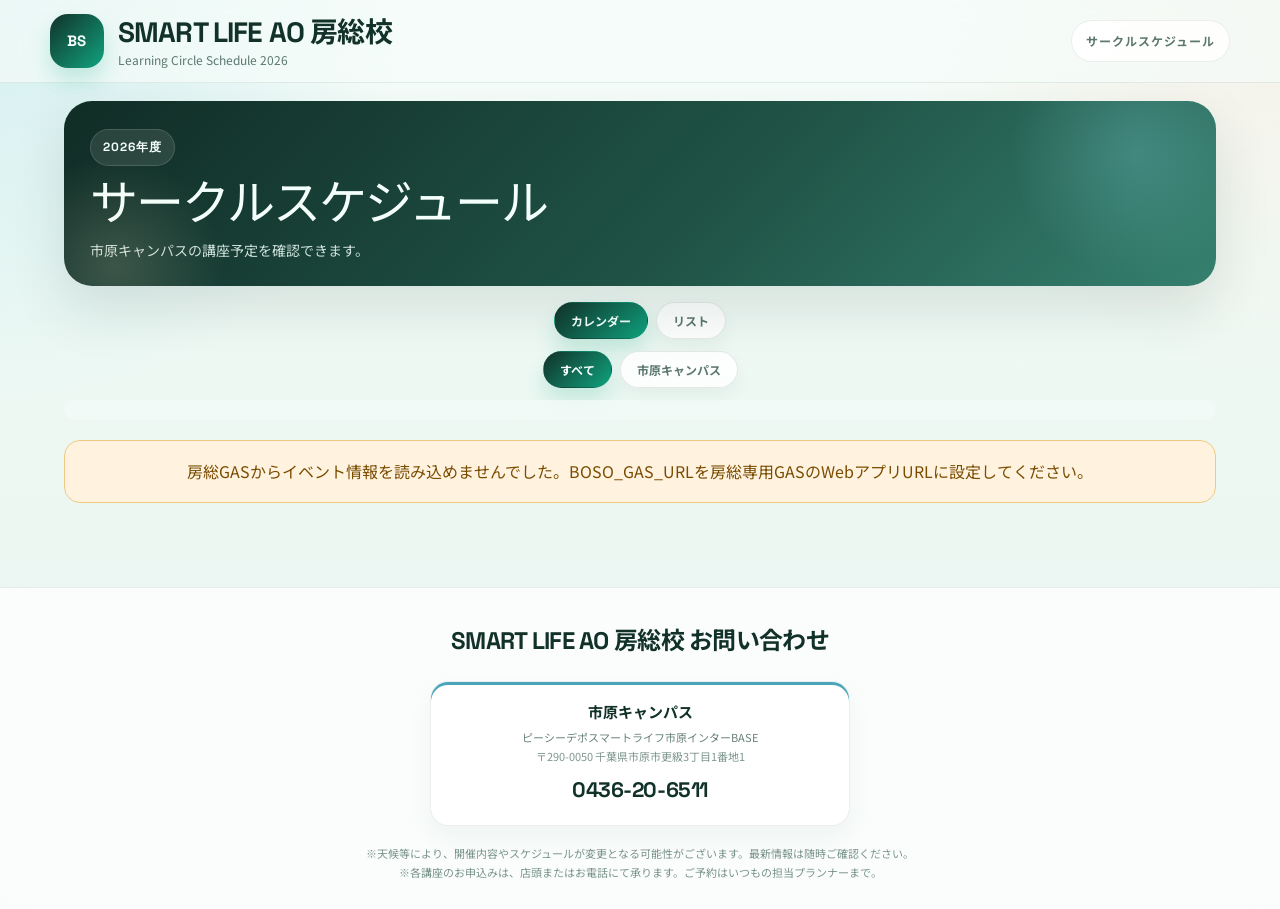
==== customer.html @ 70e5b6a0 "Add Google Analytics tracking script to customer.html" ====
<!DOCTYPE html>
<!--
  SMART LIFE AO 房総校 カスタマー向けカレンダー
  開発メモ:
  - カスタマー画面は閲覧専用で、スケジュールは房総専用GASから読み込みます。
  - GASを再デプロイした場合は、index.html と customer.html の BOSO_GAS_URL を同じURLに更新してください。
  - events.json は本番用データソースではありません。
-->
<html lang="ja">
<head>
<meta charset="UTF-8">
<meta name="viewport" content="width=device-width, initial-scale=1.0, maximum-scale=5.0">
<meta name="apple-mobile-web-app-capable" content="yes">
<meta name="apple-mobile-web-app-status-bar-style" content="default">
    <title>SMART LIFE AO 房総校｜サークルスケジュール</title>
<link rel="preconnect" href="https://fonts.googleapis.com">
<link rel="preconnect" href="https://fonts.gstatic.com" crossorigin>
<link href="https://fonts.googleapis.com/css2?family=Noto+Sans+JP:wght@400;500;700&family=Space+Grotesk:wght@500;700&display=swap" rel="stylesheet">
<style>
:root{
    --bg:#f4fbf8;
    --bg-deep:#dcefe6;
    --panel:rgba(255,255,255,0.84);
    --panel-strong:rgba(255,255,255,0.94);
    --line:rgba(19,52,43,0.1);
    --text:#18352d;
    --muted:#5c786f;
    --heading:#123229;
    --accent:#10a37f;
    --accent-strong:#0b7a60;
    --sea:#78c9d4;
    --sand:#f0dfc2;
    --sunset:#efb48f;
    --shadow:0 24px 56px rgba(18,50,41,0.12);
}
*{margin:0;padding:0;box-sizing:border-box;}
body{
    font-family:"Noto Sans JP","Hiragino Sans",sans-serif;
    background:
        radial-gradient(circle at top left, rgba(120,201,212,0.28), transparent 26%),
        radial-gradient(circle at top right, rgba(239,180,143,0.18), transparent 24%),
        linear-gradient(180deg,#f8fffc 0%,#edf8f3 44%,#e8f3f0 100%);
    color:var(--text);
    line-height:1.6;
    min-height:100vh;
}
.header{
    position:sticky;
    top:0;
    z-index:100;
    padding:14px 18px;
    background:rgba(244,251,248,0.72);
    backdrop-filter:blur(16px);
    border-bottom:1px solid rgba(19,52,43,0.08);
}
.header-inner{
    max-width:1180px;
    margin:0 auto;
    display:flex;
    align-items:center;
    justify-content:space-between;
    gap:16px;
    flex-wrap:wrap;
}
.brand{
    display:flex;
    align-items:center;
    gap:14px;
}
.brand-mark{
    display:flex;
    align-items:center;
    justify-content:center;
    width:54px;
    height:54px;
    border-radius:18px;
    background:linear-gradient(135deg,#123229 0%,#10a37f 100%);
    color:#f4fffb;
    font-family:"Space Grotesk",sans-serif;
    font-size:15px;
    font-weight:700;
    letter-spacing:0.04em;
    box-shadow:0 12px 22px rgba(16,163,127,0.22);
}
.brand-name{
    font-size:12px;
    color:var(--muted);
    line-height:1.35;
}
.brand-name strong{
    display:block;
    font-family:"Space Grotesk","Noto Sans JP",sans-serif;
    font-size:28px;
    color:var(--heading);
    letter-spacing:-0.03em;
}
.brand-sub{
    padding:10px 14px;
    border-radius:999px;
    background:rgba(255,255,255,0.78);
    border:1px solid rgba(19,52,43,0.08);
    color:var(--muted);
    font-size:12px;
    font-weight:700;
    letter-spacing:0.08em;
}
.container{
    max-width:1180px;
    margin:0 auto;
    padding:18px 14px 40px;
}
.intro-card{
    position:relative;
    overflow:hidden;
    background:linear-gradient(135deg, rgba(8,36,29,0.96) 0%, rgba(14,70,56,0.92) 58%, rgba(33,115,96,0.9) 100%);
    color:#f4fffb;
    border-radius:28px;
    padding:28px 26px 24px;
    margin-bottom:16px;
    box-shadow:var(--shadow);
}
.intro-card::before{
    content:"";
    position:absolute;
    width:260px;
    height:260px;
    top:-80px;
    right:-50px;
    background:radial-gradient(circle, rgba(120,201,212,0.28), transparent 68%);
}
.intro-card::after{
    content:"";
    position:absolute;
    width:220px;
    height:220px;
    bottom:-90px;
    left:-60px;
    background:radial-gradient(circle, rgba(240,223,194,0.18), transparent 70%);
}
.intro-kicker{
    position:relative;
    display:inline-flex;
    align-items:center;
    gap:8px;
    padding:8px 12px;
    border-radius:999px;
    margin-bottom:14px;
    background:rgba(255,255,255,0.1);
    border:1px solid rgba(255,255,255,0.14);
    font-family:"Space Grotesk",sans-serif;
    font-size:12px;
    font-weight:700;
    letter-spacing:0.08em;
}
.intro-title{
    position:relative;
    font-family:"Space Grotesk","Noto Sans JP",sans-serif;
    font-size:clamp(30px,4.4vw,48px);
    line-height:1.02;
    letter-spacing:-0.04em;
    margin-bottom:10px;
}
.intro-text{
    position:relative;
    max-width:760px;
    font-size:14px;
    color:rgba(241,255,250,0.84);
}
.intro-pills{
    position:relative;
    display:flex;
    flex-wrap:wrap;
    gap:10px;
    margin-top:18px;
}
.intro-pill{
    padding:9px 12px;
    border-radius:14px;
    background:rgba(255,255,255,0.08);
    border:1px solid rgba(255,255,255,0.12);
    font-size:12px;
    color:#edfffa;
}
.view-toggle,
.filter-bar,
.month-nav{
    display:flex;
    justify-content:center;
    gap:8px;
    flex-wrap:wrap;
}
.view-toggle,
.filter-bar{
    margin-bottom:12px;
}
.month-nav{
    position:sticky;
    top:88px;
    z-index:40;
    margin-bottom:20px;
    padding:10px;
    border-radius:22px;
    background:rgba(244,251,248,0.7);
    backdrop-filter:blur(16px);
}
.view-btn,
.filter-btn,
.month-btn{
    background:rgba(255,255,255,0.84);
    border:1px solid rgba(19,52,43,0.1);
    color:var(--muted);
    cursor:pointer;
    transition:all 0.22s ease;
    box-shadow:0 8px 18px rgba(16,52,43,0.05);
}
.view-btn,
.filter-btn{
    padding:9px 16px;
    border-radius:999px;
    font-size:12px;
    font-weight:700;
    font-family:inherit;
}
.month-btn{
    padding:10px 18px;
    border-radius:18px;
    font-family:"Space Grotesk","Noto Sans JP",sans-serif;
    font-size:13px;
    font-weight:700;
    letter-spacing:0.02em;
}
.view-btn:hover,
.filter-btn:hover,
.month-btn:hover{
    transform:translateY(-1px);
    color:var(--heading);
    border-color:rgba(16,163,127,0.26);
}
.view-btn.active,
.filter-btn.active,
.month-btn.active{
    background:linear-gradient(135deg,#123229 0%,#10a37f 100%);
    color:#f4fffb;
    border-color:transparent;
    box-shadow:0 12px 22px rgba(16,163,127,0.2);
}
.calendar-section{display:none;}
.calendar-section.active{display:block;animation:fadeIn 0.35s ease;}
@keyframes fadeIn{from{opacity:0;transform:translateY(8px);}to{opacity:1;transform:translateY(0);}}
.calendar-month-header{
    position:relative;
    text-align:center;
    margin-bottom:14px;
}
.calendar-month-title{
    display:flex;
    align-items:baseline;
    justify-content:center;
    gap:12px;
}
.month-year{
    font-family:"Space Grotesk",sans-serif;
    font-size:40px;
    font-weight:700;
    color:var(--heading);
    letter-spacing:-0.04em;
}
.month-ja{
    font-size:24px;
    font-weight:700;
    color:var(--muted);
    letter-spacing:0.06em;
}
.venue-legend{
    position:absolute;
    right:0;
    top:50%;
    transform:translateY(-50%);
    display:flex;
    flex-wrap:wrap;
    gap:12px;
    align-items:center;
}
.venue-legend-item{
    display:flex;
    align-items:center;
    gap:6px;
    font-size:12px;
    font-weight:700;
    color:var(--muted);
}
.venue-dot{
    width:14px;
    height:14px;
    border-radius:50%;
    flex-shrink:0;
}
.calendar-grid{
    display:grid;
    grid-template-columns:repeat(7,1fr);
    gap:1px;
    padding:1px;
    background:rgba(19,52,43,0.08);
    border-radius:22px;
    overflow:hidden;
    box-shadow:0 18px 42px rgba(19,52,43,0.08);
}
.day-header{
    background:rgba(248,253,251,0.92);
    text-align:center;
    padding:11px 4px;
    font-size:11px;
    font-weight:700;
    color:#7a948b;
    letter-spacing:0.14em;
}
.day-header.mon{color:#7a948b;}
.day-header.sat{color:#2f7c90;background:rgba(240,251,255,0.92);}
.day-header.sun{color:#c56d57;background:rgba(255,246,241,0.92);}
.day-cell{
    background:rgba(255,255,255,0.92);
    min-height:142px;
    padding:7px 6px;
    cursor:default;
    transition:background 0.15s;
    position:relative;
}
.day-cell:hover{background:#fff;}
.day-cell.empty{background:rgba(243,250,247,0.82);min-height:44px;}
.day-cell.today{background:linear-gradient(180deg,#fffef2 0%,#ffffff 100%);}
.day-cell.sat-bg{background:linear-gradient(180deg,rgba(243,252,255,0.96),rgba(255,255,255,0.92));}
.day-cell.sun-bg{background:linear-gradient(180deg,rgba(255,248,245,0.96),rgba(255,255,255,0.92));}
.day-number{
    font-family:"Space Grotesk",sans-serif;
    font-size:13px;
    font-weight:700;
    color:#8aa197;
    text-align:right;
    padding-right:4px;
    margin-bottom:5px;
}
.day-cell.sat-bg .day-number{color:#2f7c90;}
.day-cell.sun-bg .day-number{color:#c56d57;}
.day-cell.today .day-number{
    color:#fff;
    background:linear-gradient(135deg,#123229,#10a37f);
    display:inline-block;
    width:24px;
    height:24px;
    line-height:24px;
    text-align:center;
    border-radius:50%;
    float:right;
}
.ev-chip{
    display:flex;
    align-items:flex-start;
    gap:5px;
    padding:7px 8px;
    margin-bottom:5px;
    border-radius:12px;
    font-size:11px;
    line-height:1.42;
    cursor:pointer;
    transition:transform 0.16s ease, box-shadow 0.16s ease;
    text-decoration:none;
    color:inherit;
    border:1px solid transparent;
}
.ev-chip:hover{
    transform:translateY(-1px);
    box-shadow:0 8px 16px rgba(19,52,43,0.08);
    z-index:10;
    position:relative;
}
.ev-chip.v-tomisato{background:#fdf4ea;border-color:rgba(233,168,103,0.26);}
.ev-chip.v-narita{background:#ecf8fb;border-color:rgba(74,165,186,0.24);}
.ev-chip.v-kamagaya{background:#edf8f1;border-color:rgba(93,163,122,0.22);}
.ev-chip.genre-ai{color:#0b6d8a;}
.ev-chip.genre-security{color:#9c3f37;}
.ev-chip.genre-business{color:#2d7d4c;}
.ev-chip.genre-photo{color:#a56a1f;}
.ev-chip.genre-esports{color:#6c46b3;}
.ev-chip.seminar{
    border-radius:999px;
    font-weight:700;
    text-align:center;
    padding:5px 10px;
}
.ev-chip.seminar.v-tomisato{background:linear-gradient(135deg,#fff6ec,#fbe8cf);color:#8c5820;}
.ev-chip.seminar.v-narita{background:linear-gradient(135deg,#eef9fc,#dff3f8);color:#2d6f81;}
.ev-chip.seminar.v-kamagaya{background:linear-gradient(135deg,#f1fbf3,#dff1e5);color:#2d7246;}
.chip-icon{flex-shrink:0;font-size:11px;margin-top:1px;}
.chip-text{word-break:break-word;}
.chip-reserve{
    display:inline-block;
    font-family:"Space Grotesk",sans-serif;
    font-size:9px;
    font-weight:700;
    color:#fff;
    background:var(--accent);
    padding:1px 6px;
    border-radius:999px;
    margin-left:4px;
    white-space:nowrap;
}
.modal-overlay{
    display:none;
    position:fixed;
    top:0;left:0;right:0;bottom:0;
    background:rgba(7,30,24,0.38);
    backdrop-filter:blur(10px);
    z-index:1000;
    justify-content:center;
    align-items:center;
    padding:20px;
}
.modal-overlay.show{display:flex;}
.modal{
    background:rgba(255,255,255,0.97);
    border-radius:24px;
    padding:0;
    max-width:520px;
    width:100%;
    max-height:86vh;
    overflow-y:auto;
    box-shadow:0 24px 60px rgba(14,46,38,0.22);
    border:1px solid rgba(19,52,43,0.08);
    animation:modalIn 0.26s ease;
}
@keyframes modalIn{from{opacity:0;transform:scale(0.97) translateY(10px);}to{opacity:1;transform:scale(1) translateY(0);}}
.modal-header{
    padding:24px 24px 16px;
    position:relative;
}
.modal-close{
    position:absolute;
    top:16px;
    right:16px;
    font-size:20px;
    cursor:pointer;
    color:#8aa197;
    background:none;
    border:none;
    width:34px;
    height:34px;
    border-radius:50%;
    display:flex;
    align-items:center;
    justify-content:center;
    transition:all 0.2s;
}
.modal-close:hover{background:#eef7f3;color:var(--heading);}
.modal-genre-tag{
    display:inline-block;
    padding:5px 12px;
    border-radius:999px;
    font-size:11px;
    font-weight:700;
    margin-bottom:10px;
}
.modal-genre-tag.g-ai{background:#eaf6fb;color:#0b6d8a;}
.modal-genre-tag.g-security{background:#fff0ed;color:#9c3f37;}
.modal-genre-tag.g-business{background:#edf8f1;color:#2d7d4c;}
.modal-genre-tag.g-photo{background:#fff5e8;color:#a56a1f;}
.modal-genre-tag.g-esports{background:#f2edfc;color:#6c46b3;}
.modal-genre-tag.g-seminar{background:#fff7ec;color:#8c5820;border:1px solid rgba(140,88,32,0.16);}
.modal-title{
    font-size:18px;
    font-weight:700;
    color:var(--heading);
    line-height:1.5;
    padding-right:30px;
}
.modal-body{padding:0 24px 24px;}
.modal-info{
    display:grid;
    grid-template-columns:1fr 1fr;
    gap:12px;
    background:linear-gradient(135deg,#f5fcf8,#edf7f3);
    padding:16px;
    border-radius:16px;
    margin-bottom:16px;
    border:1px solid rgba(16,163,127,0.08);
}
.info-label{
    font-size:10px;
    color:#7a948b;
    font-weight:700;
    letter-spacing:0.08em;
    margin-bottom:2px;
}
.info-value{
    font-size:14px;
    color:var(--text);
    font-weight:500;
}
.modal-venue-badge{
    display:inline-flex;
    align-items:center;
    gap:4px;
}
.modal-venue-dot{
    width:8px;
    height:8px;
    border-radius:50%;
    display:inline-block;
}
.modal-cta{
    background:linear-gradient(135deg,#eef9fc,#e3f4f0);
    border:1px solid rgba(16,163,127,0.12);
    border-radius:16px;
    padding:16px;
    text-align:center;
    margin-top:16px;
}
.modal-cta p{
    font-size:12px;
    color:var(--muted);
    margin-bottom:8px;
}
.modal-cta .cta-phone{
    font-family:"Space Grotesk",sans-serif;
    font-size:24px;
    font-weight:700;
    color:var(--heading);
    letter-spacing:-0.02em;
}
.modal-cta .cta-location{
    font-size:11px;
    color:#6f877f;
    margin-top:4px;
}
.list-view{display:none;}
.list-view.active{display:block;}
.calendar-view{display:none;}
.calendar-view.active{display:block;}
.event-list{
    display:flex;
    flex-direction:column;
    gap:10px;
}
.event-card{
    display:flex;
    align-items:flex-start;
    gap:14px;
    background:rgba(255,255,255,0.9);
    padding:16px;
    border-radius:18px;
    box-shadow:0 10px 24px rgba(19,52,43,0.06);
    cursor:pointer;
    transition:all 0.2s;
    border:1px solid rgba(19,52,43,0.08);
}
.event-card:hover{
    box-shadow:0 16px 30px rgba(19,52,43,0.1);
    transform:translateY(-1px);
}
.event-card-date{
    flex-shrink:0;
    width:58px;
    text-align:center;
    padding:6px 0;
}
.event-card-day{
    font-family:"Space Grotesk",sans-serif;
    font-size:28px;
    font-weight:700;
    color:var(--heading);
    line-height:1;
}
.event-card-dow{
    font-size:10px;
    color:#8aa197;
    font-weight:700;
    margin-top:2px;
}
.event-card-dow.sun{color:#c56d57;}
.event-card-dow.sat{color:#2f7c90;}
.event-card-body{
    flex:1;
    min-width:0;
}
.event-card-title{
    font-size:14px;
    font-weight:700;
    color:var(--heading);
    margin-bottom:5px;
    line-height:1.45;
}
.event-card-meta{
    display:flex;
    flex-wrap:wrap;
    gap:8px;
    font-size:11px;
    color:#7c948d;
}
.event-card-meta span{
    display:flex;
    align-items:center;
    gap:3px;
}
.footer{
    background:rgba(255,255,255,0.78);
    border-top:1px solid rgba(19,52,43,0.08);
    padding:34px 20px 28px;
    text-align:center;
    margin-top:44px;
    backdrop-filter:blur(14px);
}
.footer-brand{
    font-family:"Space Grotesk","Noto Sans JP",sans-serif;
    font-size:24px;
    font-weight:700;
    color:var(--heading);
    margin-bottom:20px;
    letter-spacing:-0.03em;
}
.footer-campuses{
    display:grid;
    grid-template-columns:minmax(280px, 420px);
    justify-content:center;
    gap:16px;
    max-width:960px;
    margin:0 auto 18px;
}
.footer-campus{
    background:rgba(255,255,255,0.82);
    border-radius:18px;
    padding:18px 16px;
    text-align:center;
    border:1px solid rgba(19,52,43,0.08);
    box-shadow:0 12px 24px rgba(19,52,43,0.05);
}
.footer-campus.fc-tomisato{box-shadow:inset 0 3px 0 #e9a867, 0 12px 24px rgba(19,52,43,0.05);}
.footer-campus.fc-narita{box-shadow:inset 0 3px 0 #4aa5ba, 0 12px 24px rgba(19,52,43,0.05);}
.footer-campus.fc-kamagaya{box-shadow:inset 0 3px 0 #5da37a, 0 12px 24px rgba(19,52,43,0.05);}
.fc-name{
    font-size:15px;
    font-weight:700;
    color:var(--heading);
    margin-bottom:6px;
}
.fc-shop{
    font-size:11px;
    color:#69827a;
    margin-bottom:4px;
    line-height:1.45;
}
.fc-address{
    font-size:11px;
    color:#7f978f;
    margin-bottom:8px;
    line-height:1.45;
}
.fc-phone{
    font-family:"Space Grotesk",sans-serif;
    font-size:21px;
    font-weight:700;
    color:var(--heading);
    letter-spacing:-0.02em;
}
.footer-note{
    font-size:11px;
    color:#7a948b;
    margin-top:12px;
    line-height:1.7;
}
@media(max-width:768px){
    .header{padding:12px;}
    .header-inner{gap:10px;justify-content:center;}
    .brand-mark{width:46px;height:46px;font-size:13px;border-radius:14px;}
    .brand-name strong{font-size:22px;}
    .brand-sub{font-size:11px;padding:8px 12px;}
    .container{padding:12px 8px 30px;}
    .intro-card{padding:22px 18px 18px;border-radius:22px;}
    .month-nav{top:76px;padding:8px;border-radius:18px;}
    .calendar-month-header{position:relative;}
    .venue-legend{
        position:static;
        transform:none;
        justify-content:center;
        margin-top:8px;
        gap:10px;
    }
    .venue-legend-item{font-size:11px;gap:4px;}
    .venue-dot{width:12px;height:12px;}
    .month-year{font-size:30px;}
    .month-ja{font-size:20px;}
    .day-cell{min-height:78px;padding:4px;}
    .ev-chip{font-size:9px;padding:3px 4px;line-height:1.3;}
    .day-number{font-size:11px;}
    .modal{max-width:100%;border-radius:18px;margin:10px;}
    .modal-header{padding:20px 20px 12px;}
    .modal-body{padding:0 20px 20px;}
    .modal-title{font-size:16px;}
    .modal-info{grid-template-columns:1fr;gap:10px;padding:14px;}
    .month-btn{padding:8px 14px;font-size:12px;}
    .event-card{padding:13px;gap:10px;border-radius:16px;}
    .event-card-title{font-size:13px;}
    .event-card-day{font-size:24px;}
    .footer-campuses{grid-template-columns:1fr;max-width:420px;}
}
@media(max-width:480px){
    .brand-name strong{font-size:18px;}
    .brand-sub{font-size:10px;letter-spacing:0.05em;}
    .month-year{font-size:24px;}
    .month-ja{font-size:17px;}
    .venue-legend{gap:8px;}
    .venue-legend-item{font-size:10px;}
    .day-cell{min-height:62px;padding:2px;}
    .ev-chip{font-size:8px;padding:2px 3px;}
    .day-number{font-size:10px;}
    .calendar-grid{border-radius:14px;}
    .day-header{padding:7px 2px;font-size:10px;letter-spacing:0.08em;}
    .cta-phone{font-size:20px;}
    .footer-campus{padding:14px 12px;}
    .fc-name{font-size:13px;}
    .fc-shop,.fc-address{font-size:10px;}
    .fc-phone{font-size:17px;}
}
</style>
</head>
<!-- Google tag (gtag.js) -->
<script async src="https://www.googletagmanager.com/gtag/js?id=G-ZD6PC66M41"></script>
<script>
  window.dataLayer = window.dataLayer || [];
  function gtag(){dataLayer.push(arguments);}
  gtag('js', new Date());

  gtag('config', 'G-ZD6PC66M41');
</script>
<body>

<!-- ヘッダー -->
<div class="header">
    <div class="header-inner">
        <div class="brand">
            <div class="brand-mark">BS</div>
            <div class="brand-name">
                <strong>SMART LIFE AO 房総校</strong>
                <span>Learning Circle Schedule 2026</span>
            </div>
        </div>
        <div class="brand-sub">サークルスケジュール</div>
    </div>
</div>

<!-- メインコンテナ -->
<div class="container">

    <div class="intro-card">
        <div class="intro-kicker">2026年度</div>
        <div class="intro-title">サークルスケジュール</div>
        <div class="intro-text">市原キャンパスの講座予定を確認できます。</div>
    </div>

    <!-- 表示切替 -->
    <div class="view-toggle">
        <button class="view-btn active" onclick="setView('calendar')">カレンダー</button>
        <button class="view-btn" onclick="setView('list')">リスト</button>
    </div>

    <!-- 会場フィルター -->
    <div class="filter-bar" id="filterBar">
        <button class="filter-btn active" data-venue="all" onclick="setFilter('all',this)">すべて</button>
        <button class="filter-btn" data-venue="市原" onclick="setFilter('市原',this)">市原キャンパス</button>
    </div>

    <!-- 月ナビ -->
    <div class="month-nav" id="monthNav"></div>

    <!-- カレンダー表示 -->
    <div class="calendar-view active" id="calendarView"></div>

    <!-- リスト表示 -->
    <div class="list-view" id="listView"></div>

</div>

<!-- フッター -->
<div class="footer">
    <div class="footer-brand">SMART LIFE AO 房総校 お問い合わせ</div>
    <div class="footer-campuses">
        <div class="footer-campus fc-narita">
            <div class="fc-name">市原キャンパス</div>
            <div class="fc-shop">ピーシーデポスマートライフ市原インターBASE</div>
            <div class="fc-address">〒290-0050 千葉県市原市更級3丁目1番地1</div>
            <div class="fc-phone">0436-20-6511</div>
        </div>
    </div>
    <div class="footer-note">
        ※天候等により、開催内容やスケジュールが変更となる可能性がございます。最新情報は随時ご確認ください。<br>
        ※各講座のお申込みは、店頭またはお電話にて承ります。ご予約はいつもの担当プランナーまで。
    </div>
</div>

<!-- モーダル -->
<div class="modal-overlay" id="modal" onclick="if(event.target===this)closeModal()">
    <div class="modal">
        <div class="modal-header">
            <button class="modal-close" onclick="closeModal()">&times;</button>
            <div id="modalGenre"></div>
            <div class="modal-title" id="modalTitle"></div>
        </div>
        <div class="modal-body">
            <div class="modal-info" id="modalInfo"></div>
            <div class="modal-cta" id="modalCta">
                <p>お申込み・お問い合わせ</p>
                <div class="cta-phone" id="ctaPhone"></div>
                <div class="cta-location" id="ctaLocation"></div>
            </div>
        </div>
    </div>
</div>

<script>
// 房総専用バックエンドURL。カスタマー画面はこのGASからEVENTSデータだけを読み込みます。
const BOSO_GAS_URL = 'https://script.google.com/macros/s/AKfycby8cECPGXC7855kG4Fvqk65RnMz9yPeE8jj3bCxuGLplMIWW0AhdIM2ZCjNPzTXeqFL/exec';
const events = [];

function setEvents(nextEvents) {
    events.splice(0, events.length, ...nextEvents);
}

async function loadEventsFromJson() {
    try {
        if (BOSO_GAS_URL.indexOf('YOUR_') === 0) throw new Error('BOSO_GAS_URL is not configured');
        const response = await fetchEventsJson();
        const data = await response.json();
        const list = Array.isArray(data) ? data : data.events;
        if (!Array.isArray(list)) throw new Error('GAS response must include events array');
        setEvents(list);
        return true;
    } catch (e) {
        console.warn('房総GASからイベント情報を読み込めませんでした', e);
        setEvents([]);
        showEventsLoadError(e);
        return false;
    }
}

async function fetchEventsJson() {
    // 通常URLを先に試し、静的配信やCDNキャッシュ対策としてクエリ付きURLでも再試行します。
    const urls = [BOSO_GAS_URL + '?action=events', BOSO_GAS_URL + '?action=events&v=' + Date.now()];
    let lastError = null;
    for (const url of urls) {
        try {
            const response = await fetch(url, {cache: 'no-store'});
            if (response.ok) return response;
            lastError = new Error(url + ': ' + response.status + ' ' + response.statusText);
        } catch (e) {
            lastError = e;
        }
    }
    throw lastError || new Error('房総GASのイベント取得に失敗しました');
}

function showEventsLoadError(error) {
    const calendar = document.getElementById('calendarView');
    const list = document.getElementById('listView');
    const message = '<div style="padding:18px;border-radius:16px;background:#fff3e0;border:1px solid #f0c980;color:#7a4c00;text-align:center;">房総GASからイベント情報を読み込めませんでした。BOSO_GAS_URLを房総専用GASのWebアプリURLに設定してください。</div>';
    if (calendar) calendar.innerHTML = message;
    if (list) list.innerHTML = message;
}

const months = ['2026-04','2026-05','2026-06','2026-07','2026-08','2026-09'];
const monthNames = {
    '2026-04':['April','4月'],'2026-05':['May','5月'],'2026-06':['June','6月'],
    '2026-07':['July','7月'],'2026-08':['August','8月'],'2026-09':['September','9月']
};
const dowJa = ['日','月','火','水','木','金','土'];
let currentFilter = 'all';
let currentView = shouldStartWithListView() ? 'list' : 'calendar';
let currentMonth = getInitialMonth();

function getInitialMonth() {
    const now = new Date();
    const key = now.getFullYear() + '-' + String(now.getMonth() + 1).padStart(2, '0');
    return months.includes(key) ? key : months[0];
}

function shouldStartWithListView() {
    return window.matchMedia && window.matchMedia('(max-width: 768px)').matches;
}

function venueClass(v) {
    if(v.includes('市原')) return 'v-narita';
    return '';
}
function venueIcon(v) {
    if(v.includes('市原')) return '★';
    return '★';
}
function genreClass(c) {
    if(c.includes('安全')) return 'genre-security';
    if(c.includes('商店') || c.includes('事業主')) return 'genre-business';
    if(c.includes('写真') || c.includes('メディア')) return 'genre-photo';
    if(c.includes('Sports') || c.includes('スポーツ')) return 'genre-esports';
    if(c.includes('デジタル活用')) return 'genre-ai';
    if(c.includes('AI')) return 'genre-ai';
    return 'genre-ai';
}
function venueColor(v) {
    if(v.includes('市原')) return '#4aa5ba';
    return '#ccc';
}
function genreTag(circle) {
    if(circle.includes('AI') && !circle.includes('セミナー') && !circle.includes('体験')) return ['AI活用','g-ai'];
    if(circle.includes('安全') || circle.includes('セキュリティ')) return ['セキュリティ','g-security'];
    if(circle.includes('商店') || circle.includes('事業')) return ['ビジネス・DX','g-business'];
    if(circle.includes('写真') || circle.includes('メディア')) return ['写真・メディア','g-photo'];
    if(circle.includes('Sports') || circle.includes('スポーツ')) return ['E-Sports','g-esports'];
    if(circle.includes('セミナー') || circle.includes('体験')) return ['セミナー・体験会','g-seminar'];
    return ['講座','g-ai'];
}

function filteredEvents() {
    if(currentFilter==='all') return events;
    return events.filter(e=>e.venue===currentFilter);
}

// 月ナビ生成
function buildMonthNav() {
    const nav = document.getElementById('monthNav');
    nav.innerHTML = months.map((m,i)=>
        `<button class="month-btn${m===currentMonth?' active':''}" onclick="showMonth('${m}')">${monthNames[m][0]}<span style="font-size:10px;opacity:0.6;margin-left:4px;">${monthNames[m][1]}</span></button>`
    ).join('');
}

// カレンダー生成
function buildCalendars() {
    const container = document.getElementById('calendarView');
    const fe = filteredEvents();
    container.innerHTML = months.map((m,idx)=>{
        const [y, mo] = m.split('-').map(Number);
        const first = new Date(y, mo-1, 1);
        const last = new Date(y, mo, 0);
        const startDow = first.getDay(); // 0=Sun
        // 月曜始まり
        const startOffset = (startDow + 6) % 7;
        const totalDays = last.getDate();
        const today = new Date();
        const todayStr = today.toISOString().split('T')[0];

        // Group events by date
        const evByDate = {};
        fe.forEach(e=>{
            if(e.date.startsWith(m)){
                const d = parseInt(e.date.split('-')[2]);
                if(!evByDate[d]) evByDate[d]=[];
                evByDate[d].push(e);
            }
        });

        let html = `<div class="calendar-section${m===currentMonth?' active':''}" id="month-${m}">`;
        html += `<div class="calendar-month-header"><div class="calendar-month-title"><div class="month-year">${monthNames[m][0]}</div><div class="month-ja">2026年 ${monthNames[m][1]}</div></div><div class="venue-legend"><div class="venue-legend-item"><div class="venue-dot" style="background:#4aa5ba;"></div>市原キャンパス</div><div class="venue-legend-item"><span style="display:inline-block;width:24px;height:12px;border-radius:8px;border:1.5px solid #d4a017;background:linear-gradient(135deg,#fff8eb,#fef0d0);"></span>セミナー</div></div></div>`;
        html += '<div class="calendar-grid">';
        // Headers (Mon-Sun)
        const headers = ['月','火','水','木','金','土','日'];
        const hClasses = ['mon','','','','','sat','sun'];
        headers.forEach((h,i)=>{
            html += `<div class="day-header ${hClasses[i]}">${h}</div>`;
        });
        // Empty cells before first day
        for(let i=0;i<startOffset;i++) html += '<div class="day-cell empty"></div>';
        // Days
        for(let d=1;d<=totalDays;d++) {
            const dateStr = `${y}-${String(mo).padStart(2,'0')}-${String(d).padStart(2,'0')}`;
            const dow = new Date(y, mo-1, d).getDay();
            let cls = 'day-cell';
            if(dow===0) cls += ' sun-bg';
            if(dow===6) cls += ' sat-bg';
            if(dateStr === todayStr) cls += ' today';
            html += `<div class="${cls}">`;
            html += `<div class="day-number">${d}</div>`;
            if(evByDate[d]) {
                evByDate[d].forEach(ev=>{
                    const vc = venueClass(ev.venue);
                    const isSem = ev.type==='seminar';
                    const chipCls = isSem ? `ev-chip seminar ${vc}` : `ev-chip ${vc} ${genreClass(ev.circle)}`;
                    const icon = isSem ? '★' : venueIcon(ev.venue);
                    const eventKey = ev.date + ' ' + ev.venue + ' ' + ev.title;
                    html += `<div class="${chipCls}" onclick='openModal(${JSON.stringify(ev).replace(/'/g,"\\'")})'>`;
                    html += `<span class="chip-icon">${icon}</span><span class="chip-text">${ev.title}<span class="chip-reserve" data-event="${eventKey.replace(/"/g,'&quot;')}" data-type="${ev.type||'circle'}"></span></span>`;
                    html += '</div>';
                });
            }
            html += '</div>';
        }
        // Empty cells after last day
        const endDow = (startOffset + totalDays) % 7;
        if(endDow > 0) for(let i=endDow;i<7;i++) html += '<div class="day-cell empty"></div>';
        html += '</div></div>';
        return html;
    }).join('');
}

// リスト生成
function buildList() {
    const container = document.getElementById('listView');
    const fe = filteredEvents();
    container.innerHTML = months.map((m,idx)=>{
        const monthEvents = fe.filter(e=>e.date.startsWith(m));
        if(monthEvents.length === 0) return '';
        let html = `<div class="calendar-section${m===currentMonth?' active':''}" id="list-${m}">`;
        html += `<div class="calendar-month-title" style="margin-bottom:12px;"><div class="month-year">${monthNames[m][0]}</div><div class="month-ja">2026年 ${monthNames[m][1]}</div></div>`;
        html += '<div class="event-list">';
        monthEvents.sort((a,b)=>a.date.localeCompare(b.date)||a.time.localeCompare(b.time));
        monthEvents.forEach(ev=>{
            const dateInfo = getDateInfo(ev.date);
            const day = dateInfo.day;
            const dow = dateInfo.dow;
            const dowCls = dateInfo.dowIndex===0?'sun':dateInfo.dowIndex===6?'sat':'';
            const [tag, tagCls] = genreTag(ev.circle);
            html += `<div class="event-card" onclick='openModal(${JSON.stringify(ev).replace(/'/g,"\\'")})'>`;
            html += `<div class="event-card-date"><div class="event-card-day">${day}</div><div class="event-card-dow ${dowCls}">${dow}</div></div>`;
            html += '<div class="event-card-body">';
            html += `<div class="event-card-title">${ev.title}</div>`;
            html += '<div class="event-card-meta">';
            html += `<span style="color:${venueColor(ev.venue)};">● ${ev.venue}</span>`;
            html += `<span>${formatTimeJa(ev.time)}</span>`;
            html += `<span class="modal-genre-tag ${tagCls}" style="padding:2px 8px;font-size:10px;">${tag}</span>`;
            html += '</div></div></div>';
        });
        html += '</div></div>';
        return html;
    }).join('');
}

function showMonth(m) {
    currentMonth = m;
    const prefix = currentView==='calendar' ? 'month-' : 'list-';
    document.querySelectorAll('.calendar-section').forEach(s=>s.classList.remove('active'));
    document.querySelectorAll('.month-btn').forEach(b=>b.classList.remove('active'));
    const el = document.getElementById(prefix+m);
    if(el) el.classList.add('active');
    const idx = months.indexOf(m);
    document.querySelectorAll('.month-btn')[idx]?.classList.add('active');
}

function setView(v) {
    currentView = v;
    document.querySelectorAll('.view-btn').forEach(b=>b.classList.remove('active'));
    if(v==='calendar') {
        document.getElementById('calendarView').classList.add('active');
        document.getElementById('listView').classList.remove('active');
        document.querySelectorAll('.view-btn')[0].classList.add('active');
    } else {
        document.getElementById('calendarView').classList.remove('active');
        document.getElementById('listView').classList.add('active');
        document.querySelectorAll('.view-btn')[1].classList.add('active');
    }
    showMonth(currentMonth);
}

function setFilter(venue, btn) {
    currentFilter = venue;
    document.querySelectorAll('.filter-btn').forEach(b=>b.classList.remove('active'));
    btn.classList.add('active');
    buildCalendars();
    buildList();
    showMonth(currentMonth);
}

function refreshFromEvents() {
    buildCalendars();
    buildList();
    showMonth(currentMonth);
}

const campusInfo = {
    '市原': { name:'市原キャンパス', shop:'ピーシーデポスマートライフ市原インターBASE', address:'〒290-0050 千葉県市原市更級3丁目1番地1', phone:'0436-20-6511' }
};
function formatTimeJa(value) {
    const text = String(value || '');
    const match = text.match(/(\d{1,2}):(\d{2})/);
    if (!match) return text.replace(/～$/, '');
    return Number(match[1]) + '時' + match[2] + '分';
}
function getDateInfo(value) {
    const text = String(value || '');
    const iso = text.match(/(\d{4})-(\d{2})-(\d{2})/);
    const date = iso ? new Date(Number(iso[1]), Number(iso[2]) - 1, Number(iso[3])) : new Date(text);
    if (isNaN(date.getTime())) return {day: text.replace(/\s*GMT.*$/, ''), dow: '', dowIndex: -1};
    return {day: date.getDate(), dow: dowJa[date.getDay()], dowIndex: date.getDay()};
}
function formatDateJa(value) {
    const text = String(value || '');
    const iso = text.match(/(\d{4})-(\d{2})-(\d{2})/);
    if (iso) return Number(iso[1]) + '年' + Number(iso[2]) + '月' + Number(iso[3]) + '日';
    const date = new Date(text);
    if (!isNaN(date.getTime())) return date.getFullYear() + '年' + (date.getMonth() + 1) + '月' + date.getDate() + '日';
    return text.replace(/\s*GMT.*$/, '');
}
function openModal(ev) {
    const [tag, tagCls] = genreTag(ev.circle);
    document.getElementById('modalGenre').innerHTML =
        `<span class="modal-genre-tag ${tagCls}">${ev.type==='seminar'?'⭐ ':''}${tag}</span>`;
    document.getElementById('modalTitle').textContent = ev.title;
    document.getElementById('modalInfo').innerHTML =
        `<div><div class="info-label">開催日</div><div class="info-value">${formatDateJa(ev.date)}</div></div>` +
        `<div><div class="info-label">時間</div><div class="info-value">${formatTimeJa(ev.time)}</div></div>` +
        `<div><div class="info-label">会場</div><div class="info-value"><span class="modal-venue-badge"><span class="modal-venue-dot" style="background:${venueColor(ev.venue)};"></span>${ev.venue}</span></div></div>` +
        `<div><div class="info-label">サークル</div><div class="info-value" style="font-size:12px;">${ev.circle}</div></div>`;
    const ci = campusInfo[ev.venue] || campusInfo['市原'];
    document.getElementById('ctaPhone').textContent = ci.phone;
    document.getElementById('ctaLocation').innerHTML = ci.name + '<br>' + ci.shop;
    document.getElementById('modal').classList.add('show');
}
function closeModal() {
    document.getElementById('modal').classList.remove('show');
}
document.addEventListener('keydown', e=>{ if(e.key==='Escape') closeModal(); });

// 初期化
loadEventsFromJson().then((loaded) => {
    if (!loaded) return;
    buildMonthNav();
    buildCalendars();
    buildList();
    setView(currentView);
    showMonth(currentMonth);
});
window.addEventListener('message', e => {
    if (!e.data || e.data.type !== 'slmc-boso-events' || !Array.isArray(e.data.events)) return;
    setEvents(e.data.events);
    refreshFromEvents();
});
</script>
</body>
</html>
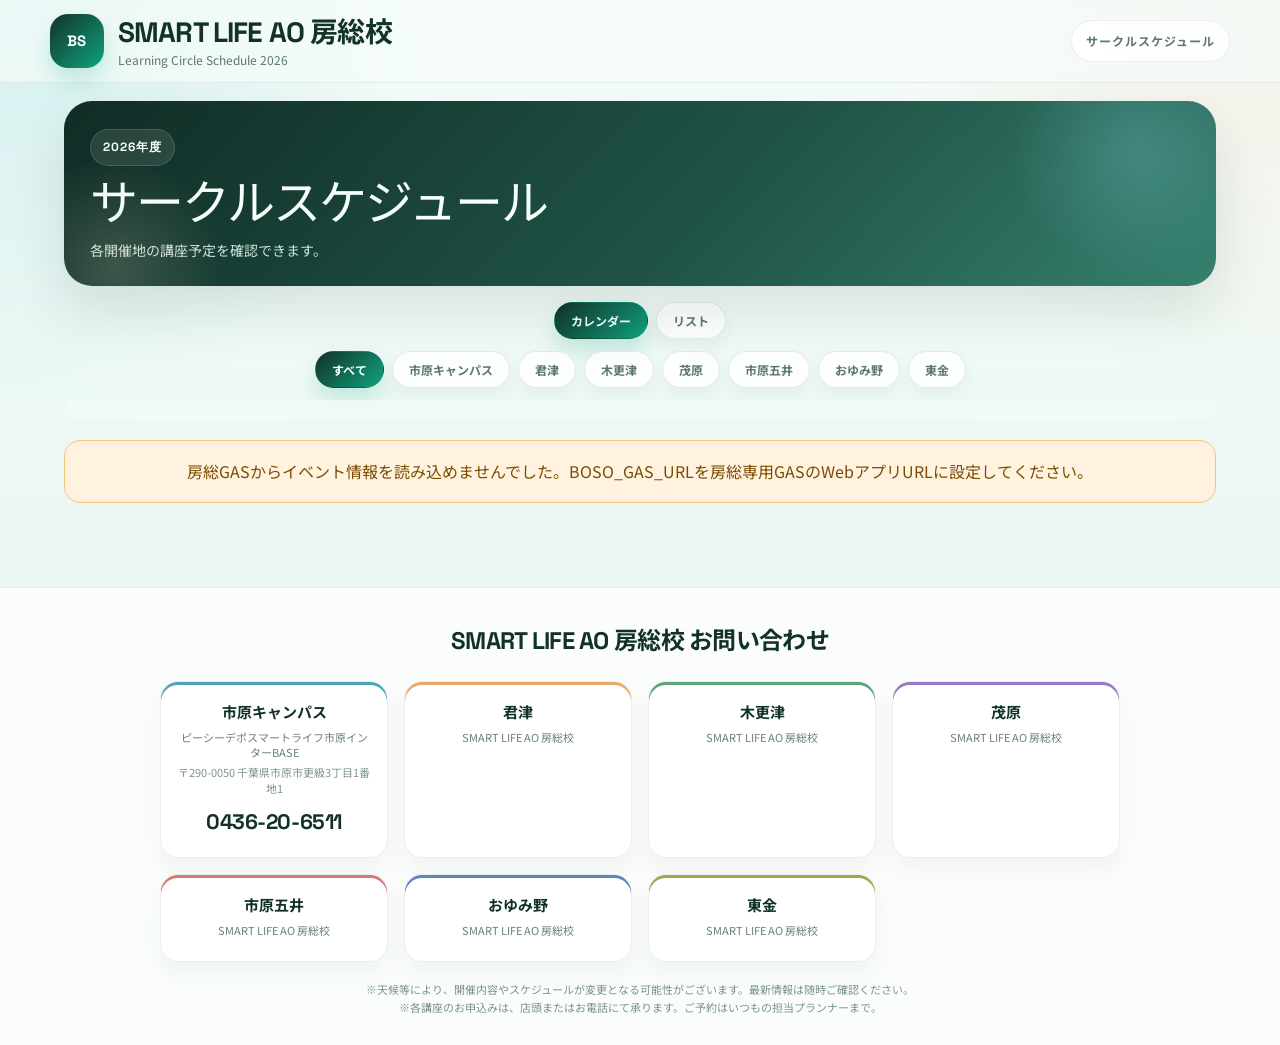
==== commit 4181d056: "Add additional Boso venues" ====
--- a/customer.html
+++ b/customer.html
@@ -272,14 +272,12 @@
     letter-spacing:0.06em;
 }
 .venue-legend{
-    position:absolute;
-    right:0;
-    top:50%;
-    transform:translateY(-50%);
     display:flex;
     flex-wrap:wrap;
+    justify-content:center;
     gap:12px;
     align-items:center;
+    margin-top:8px;
 }
 .venue-legend-item{
     display:flex;
@@ -376,6 +374,10 @@
 .ev-chip.v-tomisato{background:#fdf4ea;border-color:rgba(233,168,103,0.26);}
 .ev-chip.v-narita{background:#ecf8fb;border-color:rgba(74,165,186,0.24);}
 .ev-chip.v-kamagaya{background:#edf8f1;border-color:rgba(93,163,122,0.22);}
+.ev-chip.v-mobara{background:#f5effb;border-color:rgba(154,117,200,0.24);}
+.ev-chip.v-goi{background:#fff4f4;border-color:rgba(215,120,120,0.24);}
+.ev-chip.v-chibant{background:#f2f7ff;border-color:rgba(96,131,196,0.22);}
+.ev-chip.v-togane{background:#f3f7e8;border-color:rgba(154,170,77,0.24);}
 .ev-chip.genre-ai{color:#0b6d8a;}
 .ev-chip.genre-security{color:#9c3f37;}
 .ev-chip.genre-business{color:#2d7d4c;}
@@ -390,6 +392,10 @@
 .ev-chip.seminar.v-tomisato{background:linear-gradient(135deg,#fff6ec,#fbe8cf);color:#8c5820;}
 .ev-chip.seminar.v-narita{background:linear-gradient(135deg,#eef9fc,#dff3f8);color:#2d6f81;}
 .ev-chip.seminar.v-kamagaya{background:linear-gradient(135deg,#f1fbf3,#dff1e5);color:#2d7246;}
+.ev-chip.seminar.v-mobara{background:linear-gradient(135deg,#f8f1ff,#eadcf8);color:#684091;}
+.ev-chip.seminar.v-goi{background:linear-gradient(135deg,#fff4f4,#f9dfdf);color:#984b4b;}
+.ev-chip.seminar.v-chibant{background:linear-gradient(135deg,#f3f7ff,#e4ecfb);color:#385f9c;}
+.ev-chip.seminar.v-togane{background:linear-gradient(135deg,#f6fae9,#e8efcc);color:#69752d;}
 .chip-icon{flex-shrink:0;font-size:11px;margin-top:1px;}
 .chip-text{word-break:break-word;}
 .chip-reserve{
@@ -618,7 +624,7 @@
 }
 .footer-campuses{
     display:grid;
-    grid-template-columns:minmax(280px, 420px);
+    grid-template-columns:repeat(auto-fit, minmax(220px, 1fr));
     justify-content:center;
     gap:16px;
     max-width:960px;
@@ -635,6 +641,10 @@
 .footer-campus.fc-tomisato{box-shadow:inset 0 3px 0 #e9a867, 0 12px 24px rgba(19,52,43,0.05);}
 .footer-campus.fc-narita{box-shadow:inset 0 3px 0 #4aa5ba, 0 12px 24px rgba(19,52,43,0.05);}
 .footer-campus.fc-kamagaya{box-shadow:inset 0 3px 0 #5da37a, 0 12px 24px rgba(19,52,43,0.05);}
+.footer-campus.fc-mobara{box-shadow:inset 0 3px 0 #9a75c8, 0 12px 24px rgba(19,52,43,0.05);}
+.footer-campus.fc-goi{box-shadow:inset 0 3px 0 #d77878, 0 12px 24px rgba(19,52,43,0.05);}
+.footer-campus.fc-chibant{box-shadow:inset 0 3px 0 #6083c4, 0 12px 24px rgba(19,52,43,0.05);}
+.footer-campus.fc-togane{box-shadow:inset 0 3px 0 #9aaa4d, 0 12px 24px rgba(19,52,43,0.05);}
 .fc-name{
     font-size:15px;
     font-weight:700;
@@ -676,13 +686,7 @@
     .intro-card{padding:22px 18px 18px;border-radius:22px;}
     .month-nav{top:76px;padding:8px;border-radius:18px;}
     .calendar-month-header{position:relative;}
-    .venue-legend{
-        position:static;
-        transform:none;
-        justify-content:center;
-        margin-top:8px;
-        gap:10px;
-    }
+    .venue-legend{gap:10px;}
     .venue-legend-item{font-size:11px;gap:4px;}
     .venue-dot{width:12px;height:12px;}
     .month-year{font-size:30px;}
@@ -752,7 +756,7 @@
     <div class="intro-card">
         <div class="intro-kicker">2026年度</div>
         <div class="intro-title">サークルスケジュール</div>
-        <div class="intro-text">市原キャンパスの講座予定を確認できます。</div>
+        <div class="intro-text">各開催地の講座予定を確認できます。</div>
     </div>
 
     <!-- 表示切替 -->
@@ -765,6 +769,12 @@
     <div class="filter-bar" id="filterBar">
         <button class="filter-btn active" data-venue="all" onclick="setFilter('all',this)">すべて</button>
         <button class="filter-btn" data-venue="市原" onclick="setFilter('市原',this)">市原キャンパス</button>
+        <button class="filter-btn" data-venue="君津" onclick="setFilter('君津',this)">君津</button>
+        <button class="filter-btn" data-venue="木更津" onclick="setFilter('木更津',this)">木更津</button>
+        <button class="filter-btn" data-venue="茂原" onclick="setFilter('茂原',this)">茂原</button>
+        <button class="filter-btn" data-venue="市原五井" onclick="setFilter('市原五井',this)">市原五井</button>
+        <button class="filter-btn" data-venue="おゆみ野" onclick="setFilter('おゆみ野',this)">おゆみ野</button>
+        <button class="filter-btn" data-venue="東金" onclick="setFilter('東金',this)">東金</button>
     </div>
 
     <!-- 月ナビ -->
@@ -787,6 +797,30 @@
             <div class="fc-shop">ピーシーデポスマートライフ市原インターBASE</div>
             <div class="fc-address">〒290-0050 千葉県市原市更級3丁目1番地1</div>
             <div class="fc-phone">0436-20-6511</div>
+        </div>
+        <div class="footer-campus fc-tomisato">
+            <div class="fc-name">君津</div>
+            <div class="fc-shop">SMART LIFE AO 房総校</div>
+        </div>
+        <div class="footer-campus fc-kamagaya">
+            <div class="fc-name">木更津</div>
+            <div class="fc-shop">SMART LIFE AO 房総校</div>
+        </div>
+        <div class="footer-campus fc-mobara">
+            <div class="fc-name">茂原</div>
+            <div class="fc-shop">SMART LIFE AO 房総校</div>
+        </div>
+        <div class="footer-campus fc-goi">
+            <div class="fc-name">市原五井</div>
+            <div class="fc-shop">SMART LIFE AO 房総校</div>
+        </div>
+        <div class="footer-campus fc-chibant">
+            <div class="fc-name">おゆみ野</div>
+            <div class="fc-shop">SMART LIFE AO 房総校</div>
+        </div>
+        <div class="footer-campus fc-togane">
+            <div class="fc-name">東金</div>
+            <div class="fc-shop">SMART LIFE AO 房総校</div>
         </div>
     </div>
     <div class="footer-note">
@@ -885,10 +919,22 @@
 }
 
 function venueClass(v) {
+    if(v.includes('市原五井')) return 'v-goi';
     if(v.includes('市原')) return 'v-narita';
+    if(v.includes('君津')) return 'v-tomisato';
+    if(v.includes('木更津')) return 'v-kamagaya';
+    if(v.includes('茂原')) return 'v-mobara';
+    if(v.includes('おゆみ野')) return 'v-chibant';
+    if(v.includes('東金')) return 'v-togane';
     return '';
 }
 function venueIcon(v) {
+    if(v.includes('君津')) return '◆';
+    if(v.includes('木更津')) return '■';
+    if(v.includes('茂原')) return '▲';
+    if(v.includes('市原五井')) return '●';
+    if(v.includes('おゆみ野')) return '◇';
+    if(v.includes('東金')) return '☆';
     if(v.includes('市原')) return '★';
     return '★';
 }
@@ -902,7 +948,13 @@
     return 'genre-ai';
 }
 function venueColor(v) {
+    if(v.includes('市原五井')) return '#d77878';
     if(v.includes('市原')) return '#4aa5ba';
+    if(v.includes('君津')) return '#e9a867';
+    if(v.includes('木更津')) return '#5da37a';
+    if(v.includes('茂原')) return '#9a75c8';
+    if(v.includes('おゆみ野')) return '#6083c4';
+    if(v.includes('東金')) return '#9aaa4d';
     return '#ccc';
 }
 function genreTag(circle) {
@@ -954,7 +1006,7 @@
         });
 
         let html = `<div class="calendar-section${m===currentMonth?' active':''}" id="month-${m}">`;
-        html += `<div class="calendar-month-header"><div class="calendar-month-title"><div class="month-year">${monthNames[m][0]}</div><div class="month-ja">2026年 ${monthNames[m][1]}</div></div><div class="venue-legend"><div class="venue-legend-item"><div class="venue-dot" style="background:#4aa5ba;"></div>市原キャンパス</div><div class="venue-legend-item"><span style="display:inline-block;width:24px;height:12px;border-radius:8px;border:1.5px solid #d4a017;background:linear-gradient(135deg,#fff8eb,#fef0d0);"></span>セミナー</div></div></div>`;
+        html += `<div class="calendar-month-header"><div class="calendar-month-title"><div class="month-year">${monthNames[m][0]}</div><div class="month-ja">2026年 ${monthNames[m][1]}</div></div><div class="venue-legend"><div class="venue-legend-item"><div class="venue-dot" style="background:#4aa5ba;"></div>市原キャンパス</div><div class="venue-legend-item"><div class="venue-dot" style="background:#e9a867;"></div>君津</div><div class="venue-legend-item"><div class="venue-dot" style="background:#5da37a;"></div>木更津</div><div class="venue-legend-item"><div class="venue-dot" style="background:#9a75c8;"></div>茂原</div><div class="venue-legend-item"><div class="venue-dot" style="background:#d77878;"></div>市原五井</div><div class="venue-legend-item"><div class="venue-dot" style="background:#6083c4;"></div>おゆみ野</div><div class="venue-legend-item"><div class="venue-dot" style="background:#9aaa4d;"></div>東金</div><div class="venue-legend-item"><span style="display:inline-block;width:24px;height:12px;border-radius:8px;border:1.5px solid #d4a017;background:linear-gradient(135deg,#fff8eb,#fef0d0);"></span>セミナー</div></div></div>`;
         html += '<div class="calendar-grid">';
         // Headers (Mon-Sun)
         const headers = ['月','火','水','木','金','土','日'];
@@ -1070,7 +1122,13 @@
 }
 
 const campusInfo = {
-    '市原': { name:'市原キャンパス', shop:'ピーシーデポスマートライフ市原インターBASE', address:'〒290-0050 千葉県市原市更級3丁目1番地1', phone:'0436-20-6511' }
+    '市原': { name:'市原キャンパス', shop:'ピーシーデポスマートライフ市原インターBASE', address:'〒290-0050 千葉県市原市更級3丁目1番地1', phone:'0436-20-6511' },
+    '君津': { name:'君津', shop:'SMART LIFE AO 房総校', address:'', phone:'0436-20-6511' },
+    '木更津': { name:'木更津', shop:'SMART LIFE AO 房総校', address:'', phone:'0436-20-6511' },
+    '茂原': { name:'茂原', shop:'SMART LIFE AO 房総校', address:'', phone:'0436-20-6511' },
+    '市原五井': { name:'市原五井', shop:'SMART LIFE AO 房総校', address:'', phone:'0436-20-6511' },
+    'おゆみ野': { name:'おゆみ野', shop:'SMART LIFE AO 房総校', address:'', phone:'0436-20-6511' },
+    '東金': { name:'東金', shop:'SMART LIFE AO 房総校', address:'', phone:'0436-20-6511' }
 };
 function formatTimeJa(value) {
     const text = String(value || '');
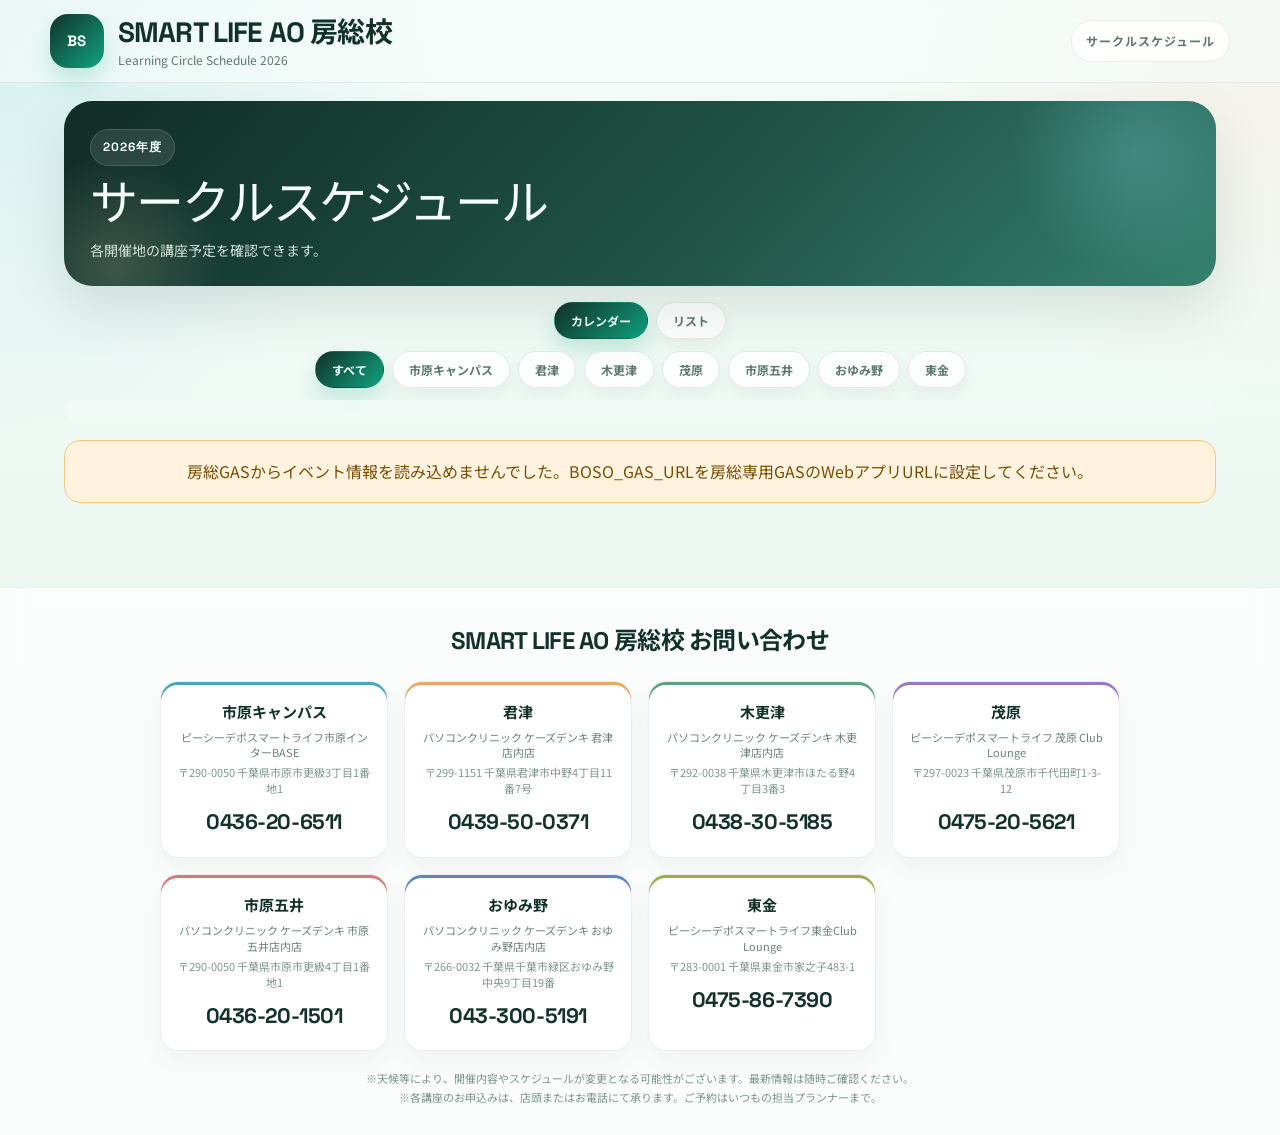
==== commit b8641705: "Update venue contact details" ====
--- a/customer.html
+++ b/customer.html
@@ -800,27 +800,39 @@
         </div>
         <div class="footer-campus fc-tomisato">
             <div class="fc-name">君津</div>
-            <div class="fc-shop">SMART LIFE AO 房総校</div>
+            <div class="fc-shop">パソコンクリニック ケーズデンキ 君津店内店</div>
+            <div class="fc-address">〒299-1151 千葉県君津市中野4丁目11番7号</div>
+            <div class="fc-phone">0439-50-0371</div>
         </div>
         <div class="footer-campus fc-kamagaya">
             <div class="fc-name">木更津</div>
-            <div class="fc-shop">SMART LIFE AO 房総校</div>
+            <div class="fc-shop">パソコンクリニック ケーズデンキ 木更津店内店</div>
+            <div class="fc-address">〒292-0038 千葉県木更津市ほたる野4丁目3番3</div>
+            <div class="fc-phone">0438-30-5185</div>
         </div>
         <div class="footer-campus fc-mobara">
             <div class="fc-name">茂原</div>
-            <div class="fc-shop">SMART LIFE AO 房総校</div>
+            <div class="fc-shop">ピーシーデポスマートライフ 茂原 Club Lounge</div>
+            <div class="fc-address">〒297-0023 千葉県茂原市千代田町1-3-12</div>
+            <div class="fc-phone">0475-20-5621</div>
         </div>
         <div class="footer-campus fc-goi">
             <div class="fc-name">市原五井</div>
-            <div class="fc-shop">SMART LIFE AO 房総校</div>
+            <div class="fc-shop">パソコンクリニック ケーズデンキ 市原五井店内店</div>
+            <div class="fc-address">〒290-0050 千葉県市原市更級4丁目1番地1</div>
+            <div class="fc-phone">0436-20-1501</div>
         </div>
         <div class="footer-campus fc-chibant">
             <div class="fc-name">おゆみ野</div>
-            <div class="fc-shop">SMART LIFE AO 房総校</div>
+            <div class="fc-shop">パソコンクリニック ケーズデンキ おゆみ野店内店</div>
+            <div class="fc-address">〒266-0032 千葉県千葉市緑区おゆみ野中央9丁目19番</div>
+            <div class="fc-phone">043-300-5191</div>
         </div>
         <div class="footer-campus fc-togane">
             <div class="fc-name">東金</div>
-            <div class="fc-shop">SMART LIFE AO 房総校</div>
+            <div class="fc-shop">ピーシーデポスマートライフ東金Club Lounge</div>
+            <div class="fc-address">〒283-0001 千葉県東金市家之子483-1</div>
+            <div class="fc-phone">0475-86-7390</div>
         </div>
     </div>
     <div class="footer-note">
@@ -1123,12 +1135,12 @@
 
 const campusInfo = {
     '市原': { name:'市原キャンパス', shop:'ピーシーデポスマートライフ市原インターBASE', address:'〒290-0050 千葉県市原市更級3丁目1番地1', phone:'0436-20-6511' },
-    '君津': { name:'君津', shop:'SMART LIFE AO 房総校', address:'', phone:'0436-20-6511' },
-    '木更津': { name:'木更津', shop:'SMART LIFE AO 房総校', address:'', phone:'0436-20-6511' },
-    '茂原': { name:'茂原', shop:'SMART LIFE AO 房総校', address:'', phone:'0436-20-6511' },
-    '市原五井': { name:'市原五井', shop:'SMART LIFE AO 房総校', address:'', phone:'0436-20-6511' },
-    'おゆみ野': { name:'おゆみ野', shop:'SMART LIFE AO 房総校', address:'', phone:'0436-20-6511' },
-    '東金': { name:'東金', shop:'SMART LIFE AO 房総校', address:'', phone:'0436-20-6511' }
+    '君津': { name:'君津', shop:'パソコンクリニック ケーズデンキ 君津店内店', address:'〒299-1151 千葉県君津市中野4丁目11番7号', phone:'0439-50-0371' },
+    '木更津': { name:'木更津', shop:'パソコンクリニック ケーズデンキ 木更津店内店', address:'〒292-0038 千葉県木更津市ほたる野4丁目3番3', phone:'0438-30-5185' },
+    '茂原': { name:'茂原', shop:'ピーシーデポスマートライフ 茂原 Club Lounge', address:'〒297-0023 千葉県茂原市千代田町1-3-12', phone:'0475-20-5621' },
+    '市原五井': { name:'市原五井', shop:'パソコンクリニック ケーズデンキ 市原五井店内店', address:'〒290-0050 千葉県市原市更級4丁目1番地1', phone:'0436-20-1501' },
+    'おゆみ野': { name:'おゆみ野', shop:'パソコンクリニック ケーズデンキ おゆみ野店内店', address:'〒266-0032 千葉県千葉市緑区おゆみ野中央9丁目19番', phone:'043-300-5191' },
+    '東金': { name:'東金', shop:'ピーシーデポスマートライフ東金Club Lounge', address:'〒283-0001 千葉県東金市家之子483-1', phone:'0475-86-7390' }
 };
 function formatTimeJa(value) {
     const text = String(value || '');
@@ -1163,7 +1175,7 @@
         `<div><div class="info-label">サークル</div><div class="info-value" style="font-size:12px;">${ev.circle}</div></div>`;
     const ci = campusInfo[ev.venue] || campusInfo['市原'];
     document.getElementById('ctaPhone').textContent = ci.phone;
-    document.getElementById('ctaLocation').innerHTML = ci.name + '<br>' + ci.shop;
+    document.getElementById('ctaLocation').innerHTML = ci.name + '<br>' + ci.shop + (ci.address ? '<br>' + ci.address : '');
     document.getElementById('modal').classList.add('show');
 }
 function closeModal() {
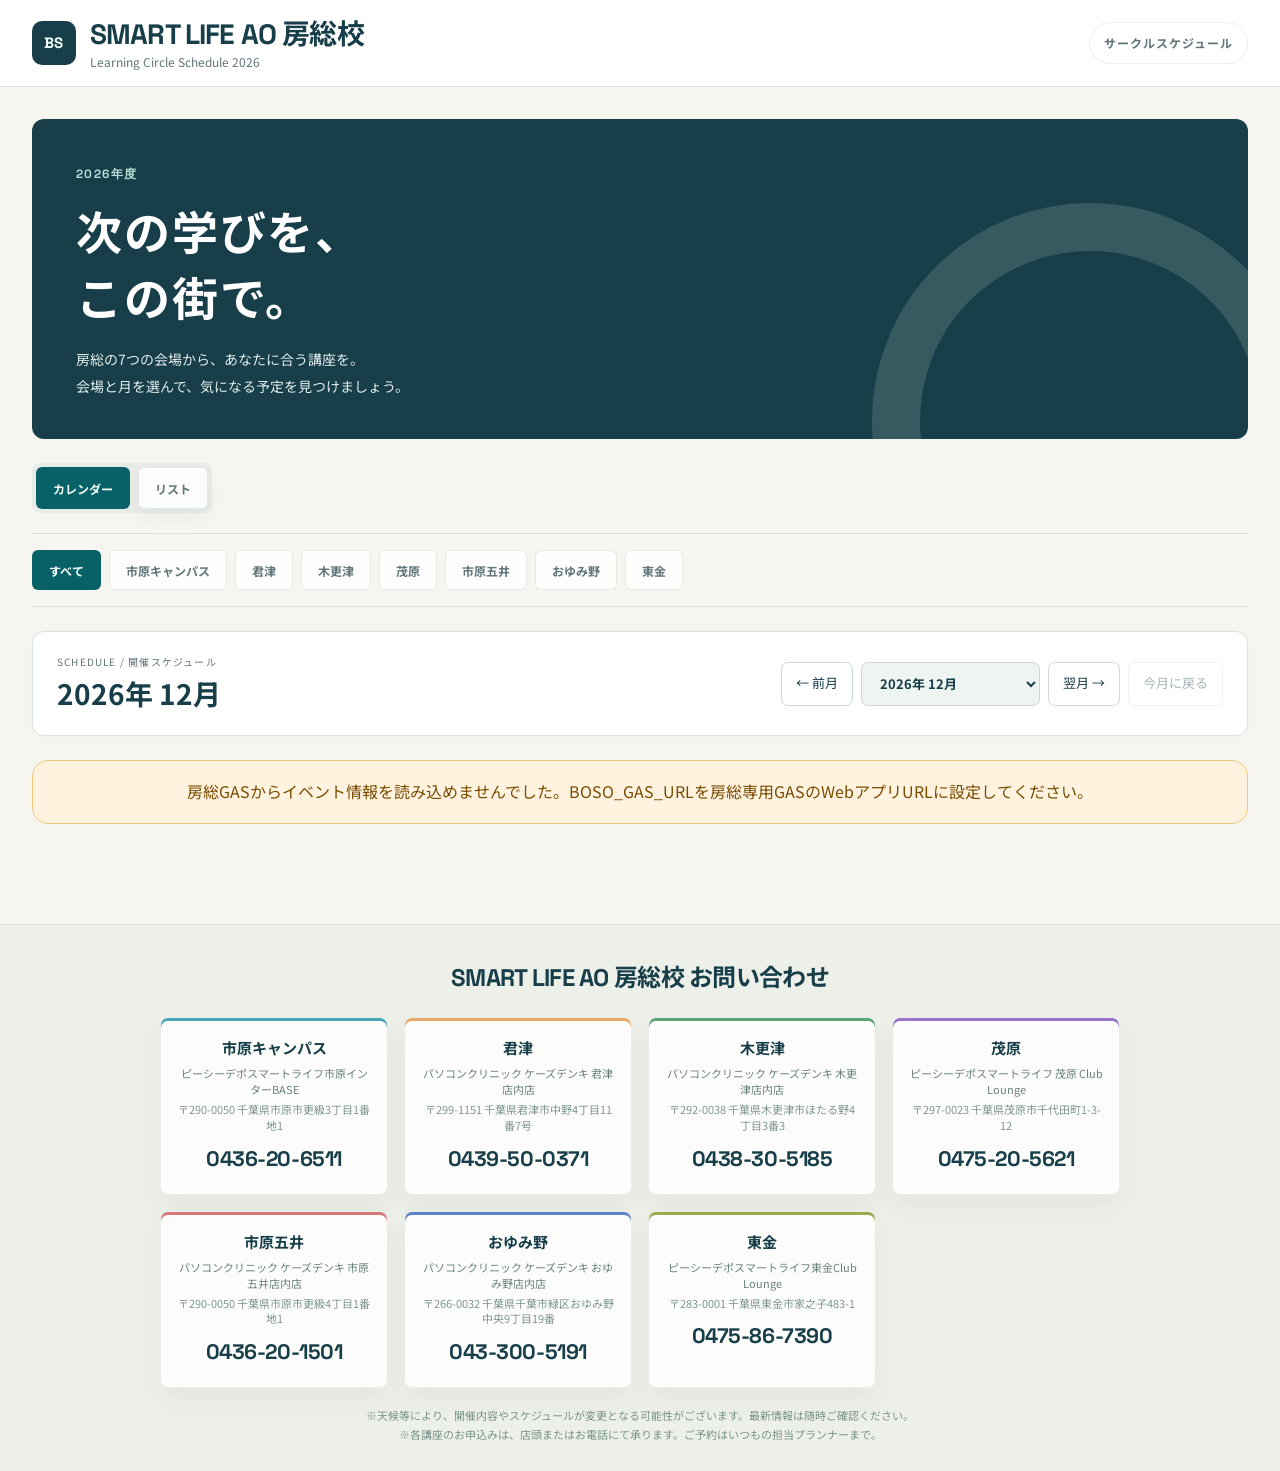
==== commit 09875468: "Refresh calendar layout and add compact month navigation" ====
--- a/customer.html
+++ b/customer.html
@@ -724,6 +724,8 @@
     .fc-phone{font-size:17px;}
 }
 </style>
+<link rel="stylesheet" href="calendar-design.css">
+<script src="month-navigation.js"></script>
 </head>
 <!-- Google tag (gtag.js) -->
 <script async src="https://www.googletagmanager.com/gtag/js?id=G-ZD6PC66M41"></script>
@@ -755,8 +757,8 @@
 
     <div class="intro-card">
         <div class="intro-kicker">2026年度</div>
-        <div class="intro-title">サークルスケジュール</div>
-        <div class="intro-text">各開催地の講座予定を確認できます。</div>
+        <h1 class="intro-title">次の学びを、<br>この街で。</h1>
+        <div class="intro-text">房総の7つの会場から、あなたに合う講座を。<br>会場と月を選んで、気になる予定を見つけましょう。</div>
     </div>
 
     <!-- 表示切替 -->
@@ -910,10 +912,12 @@
     if (list) list.innerHTML = message;
 }
 
-const months = ['2026-04','2026-05','2026-06','2026-07','2026-08','2026-09'];
+const months = ['2026-04','2026-05','2026-06','2026-07','2026-08','2026-09','2026-10','2026-11','2026-12','2027-01','2027-02','2027-03'];
 const monthNames = {
     '2026-04':['April','4月'],'2026-05':['May','5月'],'2026-06':['June','6月'],
-    '2026-07':['July','7月'],'2026-08':['August','8月'],'2026-09':['September','9月']
+    '2026-07':['July','7月'],'2026-08':['August','8月'],'2026-09':['September','9月'],
+    '2026-10':['October','10月'],'2026-11':['November','11月'],'2026-12':['December','12月'],
+    '2027-01':['January','1月'],'2027-02':['February','2月'],'2027-03':['March','3月']
 };
 const dowJa = ['日','月','火','水','木','金','土'];
 let currentFilter = 'all';
@@ -921,9 +925,7 @@
 let currentMonth = getInitialMonth();
 
 function getInitialMonth() {
-    const now = new Date();
-    const key = now.getFullYear() + '-' + String(now.getMonth() + 1).padStart(2, '0');
-    return months.includes(key) ? key : months[0];
+    return CalendarMonthNav.initial(months, m => m);
 }
 
 function shouldStartWithListView() {
@@ -986,10 +988,7 @@
 
 // 月ナビ生成
 function buildMonthNav() {
-    const nav = document.getElementById('monthNav');
-    nav.innerHTML = months.map((m,i)=>
-        `<button class="month-btn${m===currentMonth?' active':''}" onclick="showMonth('${m}')">${monthNames[m][0]}<span style="font-size:10px;opacity:0.6;margin-left:4px;">${monthNames[m][1]}</span></button>`
-    ).join('');
+    CalendarMonthNav.render(document.getElementById('monthNav'), months, currentMonth, m => m, showMonth);
 }
 
 // カレンダー生成
@@ -1018,7 +1017,7 @@
         });
 
         let html = `<div class="calendar-section${m===currentMonth?' active':''}" id="month-${m}">`;
-        html += `<div class="calendar-month-header"><div class="calendar-month-title"><div class="month-year">${monthNames[m][0]}</div><div class="month-ja">2026年 ${monthNames[m][1]}</div></div><div class="venue-legend"><div class="venue-legend-item"><div class="venue-dot" style="background:#4aa5ba;"></div>市原キャンパス</div><div class="venue-legend-item"><div class="venue-dot" style="background:#e9a867;"></div>君津</div><div class="venue-legend-item"><div class="venue-dot" style="background:#5da37a;"></div>木更津</div><div class="venue-legend-item"><div class="venue-dot" style="background:#9a75c8;"></div>茂原</div><div class="venue-legend-item"><div class="venue-dot" style="background:#d77878;"></div>市原五井</div><div class="venue-legend-item"><div class="venue-dot" style="background:#6083c4;"></div>おゆみ野</div><div class="venue-legend-item"><div class="venue-dot" style="background:#9aaa4d;"></div>東金</div><div class="venue-legend-item"><span style="display:inline-block;width:24px;height:12px;border-radius:8px;border:1.5px solid #d4a017;background:linear-gradient(135deg,#fff8eb,#fef0d0);"></span>セミナー</div></div></div>`;
+        html += `<div class="calendar-month-header"><div class="calendar-month-title"><div class="month-year">${monthNames[m][0]}</div><div class="month-ja">${m.slice(0,4)}年 ${monthNames[m][1]}</div></div><div class="venue-legend"><div class="venue-legend-item"><div class="venue-dot" style="background:#4aa5ba;"></div>市原キャンパス</div><div class="venue-legend-item"><div class="venue-dot" style="background:#e9a867;"></div>君津</div><div class="venue-legend-item"><div class="venue-dot" style="background:#5da37a;"></div>木更津</div><div class="venue-legend-item"><div class="venue-dot" style="background:#9a75c8;"></div>茂原</div><div class="venue-legend-item"><div class="venue-dot" style="background:#d77878;"></div>市原五井</div><div class="venue-legend-item"><div class="venue-dot" style="background:#6083c4;"></div>おゆみ野</div><div class="venue-legend-item"><div class="venue-dot" style="background:#9aaa4d;"></div>東金</div><div class="venue-legend-item"><span style="display:inline-block;width:24px;height:12px;border-radius:8px;border:1.5px solid #d4a017;background:linear-gradient(135deg,#fff8eb,#fef0d0);"></span>セミナー</div></div></div>`;
         html += '<div class="calendar-grid">';
         // Headers (Mon-Sun)
         const headers = ['月','火','水','木','金','土','日'];
@@ -1068,7 +1067,7 @@
         const monthEvents = fe.filter(e=>e.date.startsWith(m));
         if(monthEvents.length === 0) return '';
         let html = `<div class="calendar-section${m===currentMonth?' active':''}" id="list-${m}">`;
-        html += `<div class="calendar-month-title" style="margin-bottom:12px;"><div class="month-year">${monthNames[m][0]}</div><div class="month-ja">2026年 ${monthNames[m][1]}</div></div>`;
+        html += `<div class="calendar-month-title" style="margin-bottom:12px;"><div class="month-year">${monthNames[m][0]}</div><div class="month-ja">${m.slice(0,4)}年 ${monthNames[m][1]}</div></div>`;
         html += '<div class="event-list">';
         monthEvents.sort((a,b)=>a.date.localeCompare(b.date)||a.time.localeCompare(b.time));
         monthEvents.forEach(ev=>{
@@ -1100,7 +1099,7 @@
     const el = document.getElementById(prefix+m);
     if(el) el.classList.add('active');
     const idx = months.indexOf(m);
-    document.querySelectorAll('.month-btn')[idx]?.classList.add('active');
+    buildMonthNav();
 }
 
 function setView(v) {
@@ -1172,7 +1171,8 @@
         `<div><div class="info-label">開催日</div><div class="info-value">${formatDateJa(ev.date)}</div></div>` +
         `<div><div class="info-label">時間</div><div class="info-value">${formatTimeJa(ev.time)}</div></div>` +
         `<div><div class="info-label">会場</div><div class="info-value"><span class="modal-venue-badge"><span class="modal-venue-dot" style="background:${venueColor(ev.venue)};"></span>${ev.venue}</span></div></div>` +
-        `<div><div class="info-label">サークル</div><div class="info-value" style="font-size:12px;">${ev.circle}</div></div>`;
+        `<div><div class="info-label">サークル</div><div class="info-value" style="font-size:12px;">${ev.circle}</div></div>` +
+        (ev.member ? `<div><div class="info-label">講師・対象・詳細</div><div class="info-value" style="font-size:12px;line-height:1.7;">${ev.member}</div></div>` : '');
     const ci = campusInfo[ev.venue] || campusInfo['市原'];
     document.getElementById('ctaPhone').textContent = ci.phone;
     document.getElementById('ctaLocation').innerHTML = ci.name + '<br>' + ci.shop + (ci.address ? '<br>' + ci.address : '');
@@ -1184,6 +1184,7 @@
 document.addEventListener('keydown', e=>{ if(e.key==='Escape') closeModal(); });
 
 // 初期化
+buildMonthNav();
 loadEventsFromJson().then((loaded) => {
     if (!loaded) return;
     buildMonthNav();
--- a/calendar-design.css
+++ b/calendar-design.css
@@ -0,0 +1,53 @@
+/* 2026 autumn: warm paper, coastal ink, clear calendar hierarchy. */
+:root{--bg:#f6f5f0;--text:#263b43;--heading:#173e49;--muted:#62767b;--accent:#137d83;--accent-strong:#096168;--accent-soft:#e2f0ed;--line:#dce3df;--shadow:0 12px 32px #183d4810;}
+body{background:#f6f5f0;color:var(--text);}
+body::before,body::after{display:none;}
+.container{max-width:1440px;padding:32px 32px 56px;}
+.hero,.intro-card{background:#173e49;color:#fff;border:0;border-radius:12px;padding:40px 44px;margin-bottom:24px;box-shadow:none;position:relative;overflow:hidden;}
+.hero::before,.intro-card::before{content:"";position:absolute;width:340px;height:340px;inset:auto -60px -200px auto;border:48px solid #b2d7cb30;border-radius:50%;background:none;}
+.hero::after,.intro-card::after{display:none;}
+.hero h1,.intro-title{font-family:"Noto Sans JP",sans-serif;font-size:clamp(28px,4vw,46px);line-height:1.45;letter-spacing:.04em;color:white;margin:12px 0 16px;font-weight:700;position:relative;}
+.hero-kicker,.intro-kicker{background:none;border:0;border-radius:0;padding:0;color:#b7ded4;letter-spacing:.12em;font-size:12px;margin-bottom:0;}
+.hero p,.intro-text{color:#e0edea;font-size:14px;line-height:1.9;position:relative;}
+.hero-meta{margin-top:24px;gap:8px;}
+.hero-pill{border-radius:4px;padding:6px 10px;font-size:11px;}
+.header{position:relative;background:#fff;border-bottom:1px solid var(--line);padding:16px 32px;}
+.header-inner{max-width:1376px;}
+.brand-mark{background:#173e49;border-radius:10px;box-shadow:none;width:44px;height:44px;}
+.brand-sub{color:var(--muted);}
+.month-nav{position:relative;top:auto;display:flex;align-items:center;justify-content:space-between;flex-wrap:wrap;gap:20px;background:#fff;border:1px solid var(--line);border-radius:12px;padding:22px 24px;margin:24px 0;box-shadow:0 4px 18px #173e4905;}
+.month-heading{display:flex;flex-direction:column;gap:4px;}
+.month-heading span{font-size:10px;letter-spacing:.12em;color:var(--muted);}
+.month-heading strong{font-size:28px;color:var(--heading);line-height:1.4;}
+.month-controls{display:flex;align-items:center;flex-wrap:wrap;gap:8px;}
+.month-step,.month-controls select{font:inherit;font-size:13px;min-height:44px;border:1px solid #cbd9d7;background:#fff;color:var(--heading);border-radius:7px;padding:9px 14px;cursor:pointer;}
+.month-controls select{background:#edf4f1;font-weight:700;}
+.month-step:hover:enabled{background:#e5f1ed;border-color:var(--accent);}
+.month-step:disabled{opacity:.38;cursor:default;}
+button:focus-visible,select:focus-visible,summary:focus-visible{outline:3px solid #d2943c;outline-offset:3px;}
+.legend-details{margin:16px 0;color:var(--muted);font-size:13px;}
+.legend-details summary{cursor:pointer;padding:12px 0;}
+.legend{border-radius:10px;box-shadow:none;background:#fff;margin-top:8px;padding:16px;}
+.calendar-title{text-align:left;align-items:flex-start;flex-direction:row;gap:12px;align-items:baseline;margin:24px 0 16px;}
+.cal-month-en{font-size:24px;letter-spacing:0;}
+.calendar-grid{border-radius:10px;box-shadow:none;}
+.day-header{padding:12px 5px;font-size:12px;}
+.day-number{font-size:17px;}
+.day-cell{min-height:160px;}
+.view-toggle{justify-content:flex-start;background:#e8ece7;border-radius:8px;padding:4px;width:fit-content;margin:0 0 20px;}
+.view-btn{border-radius:6px;min-height:42px;}
+.filter-bar{justify-content:flex-start;gap:8px;padding:16px 0;border-top:1px solid var(--line);border-bottom:1px solid var(--line);background:none;box-shadow:none;border-radius:0;}
+.filter-btn{border-radius:6px;min-height:40px;box-shadow:none;}
+.event-card{background:#fff;border-radius:10px;box-shadow:none;border:1px solid var(--line);padding:20px;margin-bottom:12px;}
+.event-card:hover{box-shadow:0 4px 16px #173e4910;}
+.footer{background:#edf0e9;border-top:1px solid var(--line);color:var(--muted);}
+.footer-campus{border-radius:8px;box-shadow:none;}
+@media(max-width:768px){
+.container{padding:20px 12px 32px;}.header{padding:12px 16px;}.brand-sub{display:none;}
+.hero,.intro-card{padding:26px 22px;border-radius:10px;margin-bottom:20px;}.hero h1,.intro-title{font-size:29px;}
+.month-nav{padding:18px 14px;gap:16px;top:auto;}.month-heading strong{font-size:25px;}.month-controls{width:100%;gap:6px;}.month-step,.month-controls select{padding:8px 10px;font-size:12px;}.month-controls select{flex:1;min-width:120px;}
+.hero-meta{margin-top:16px;}.hero-pill{font-size:10px;}.calendar-title{flex-wrap:wrap;}.day-cell{min-height:100px;padding:5px 2px;}.cal-month-en{font-size:22px;}.filter-bar{gap:6px;}.filter-btn{padding:8px 10px;}.event-card{padding:14px;}
+}
+@media(prefers-reduced-motion:reduce){*,*::before,*::after{animation:none!important;transition:none!important;scroll-behavior:auto!important;}}
+.view-btn.active,.filter-btn.active{background:var(--accent-strong);box-shadow:none;}
+@media(max-width:480px){.brand{gap:10px;}.brand-name strong{font-size:14px;}.month-controls .month-step:last-child{flex-grow:1;}.footer-brand{font-size:18px;}}
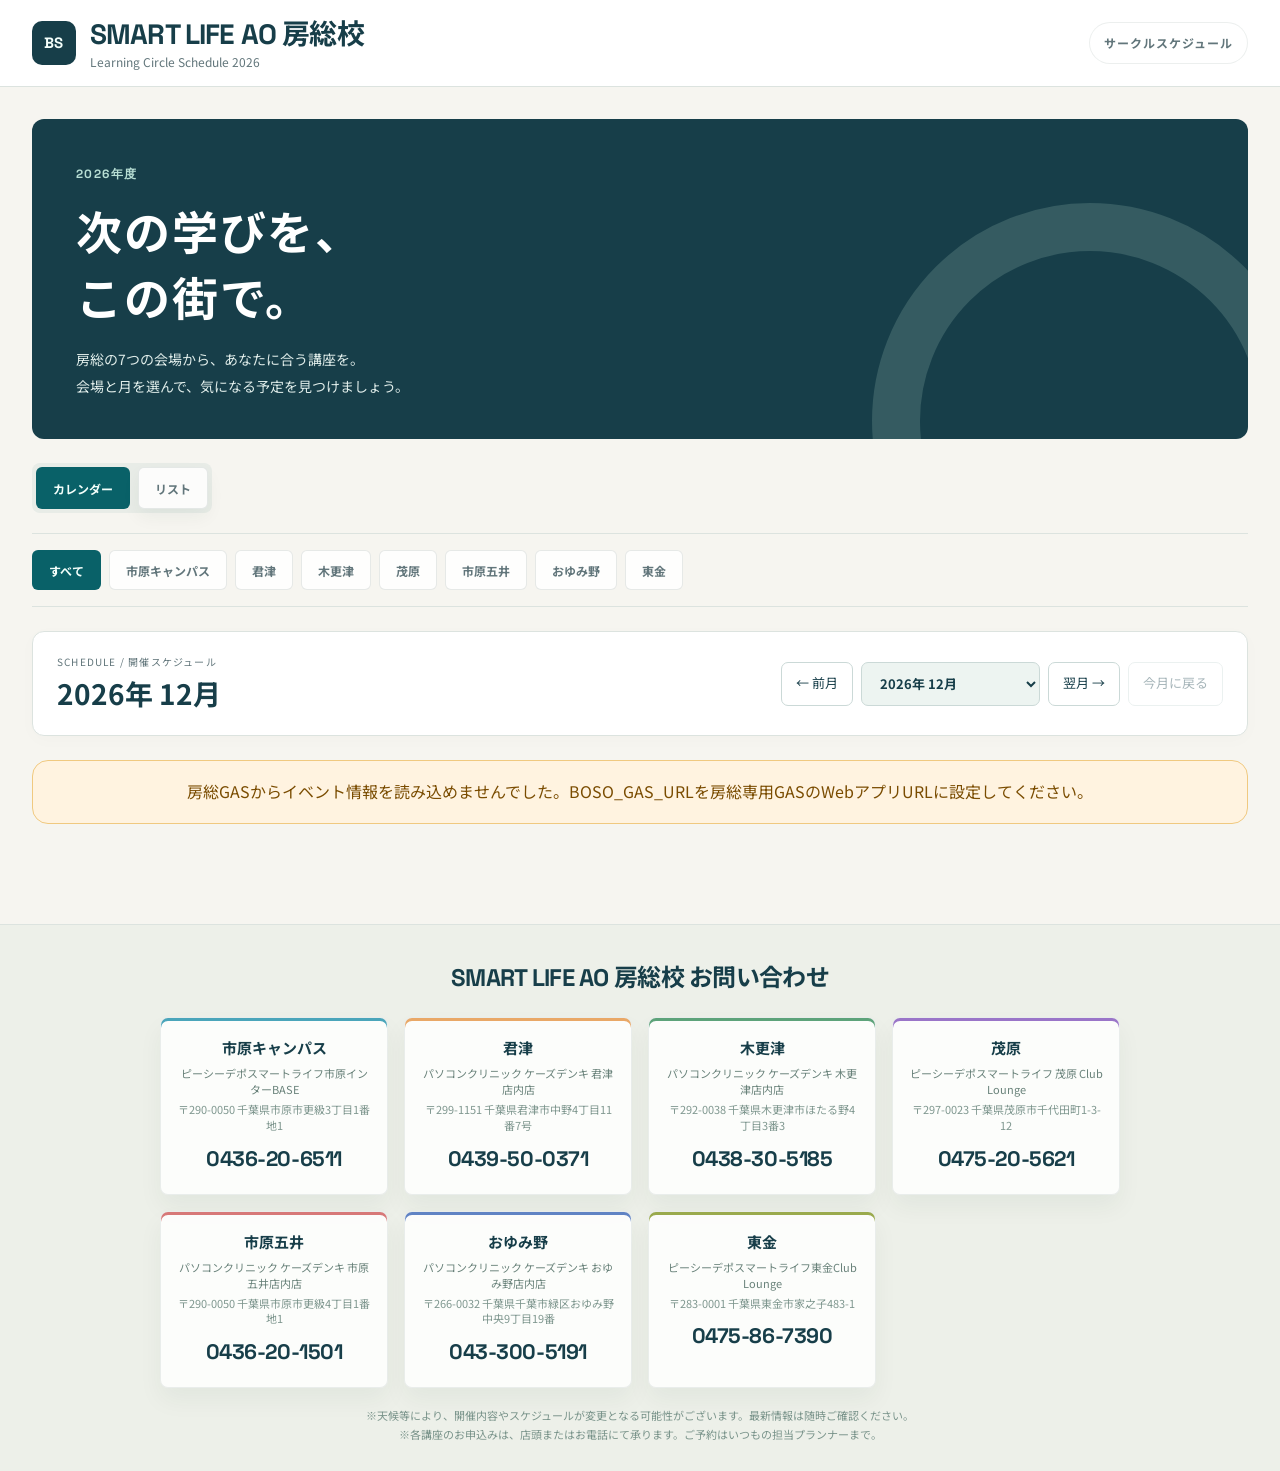
==== commit 62ec999a: "Match seminar calendar corners to other events" ====
--- a/customer.html
+++ b/customer.html
@@ -384,7 +384,6 @@
 .ev-chip.genre-photo{color:#a56a1f;}
 .ev-chip.genre-esports{color:#6c46b3;}
 .ev-chip.seminar{
-    border-radius:999px;
     font-weight:700;
     text-align:center;
     padding:5px 10px;
